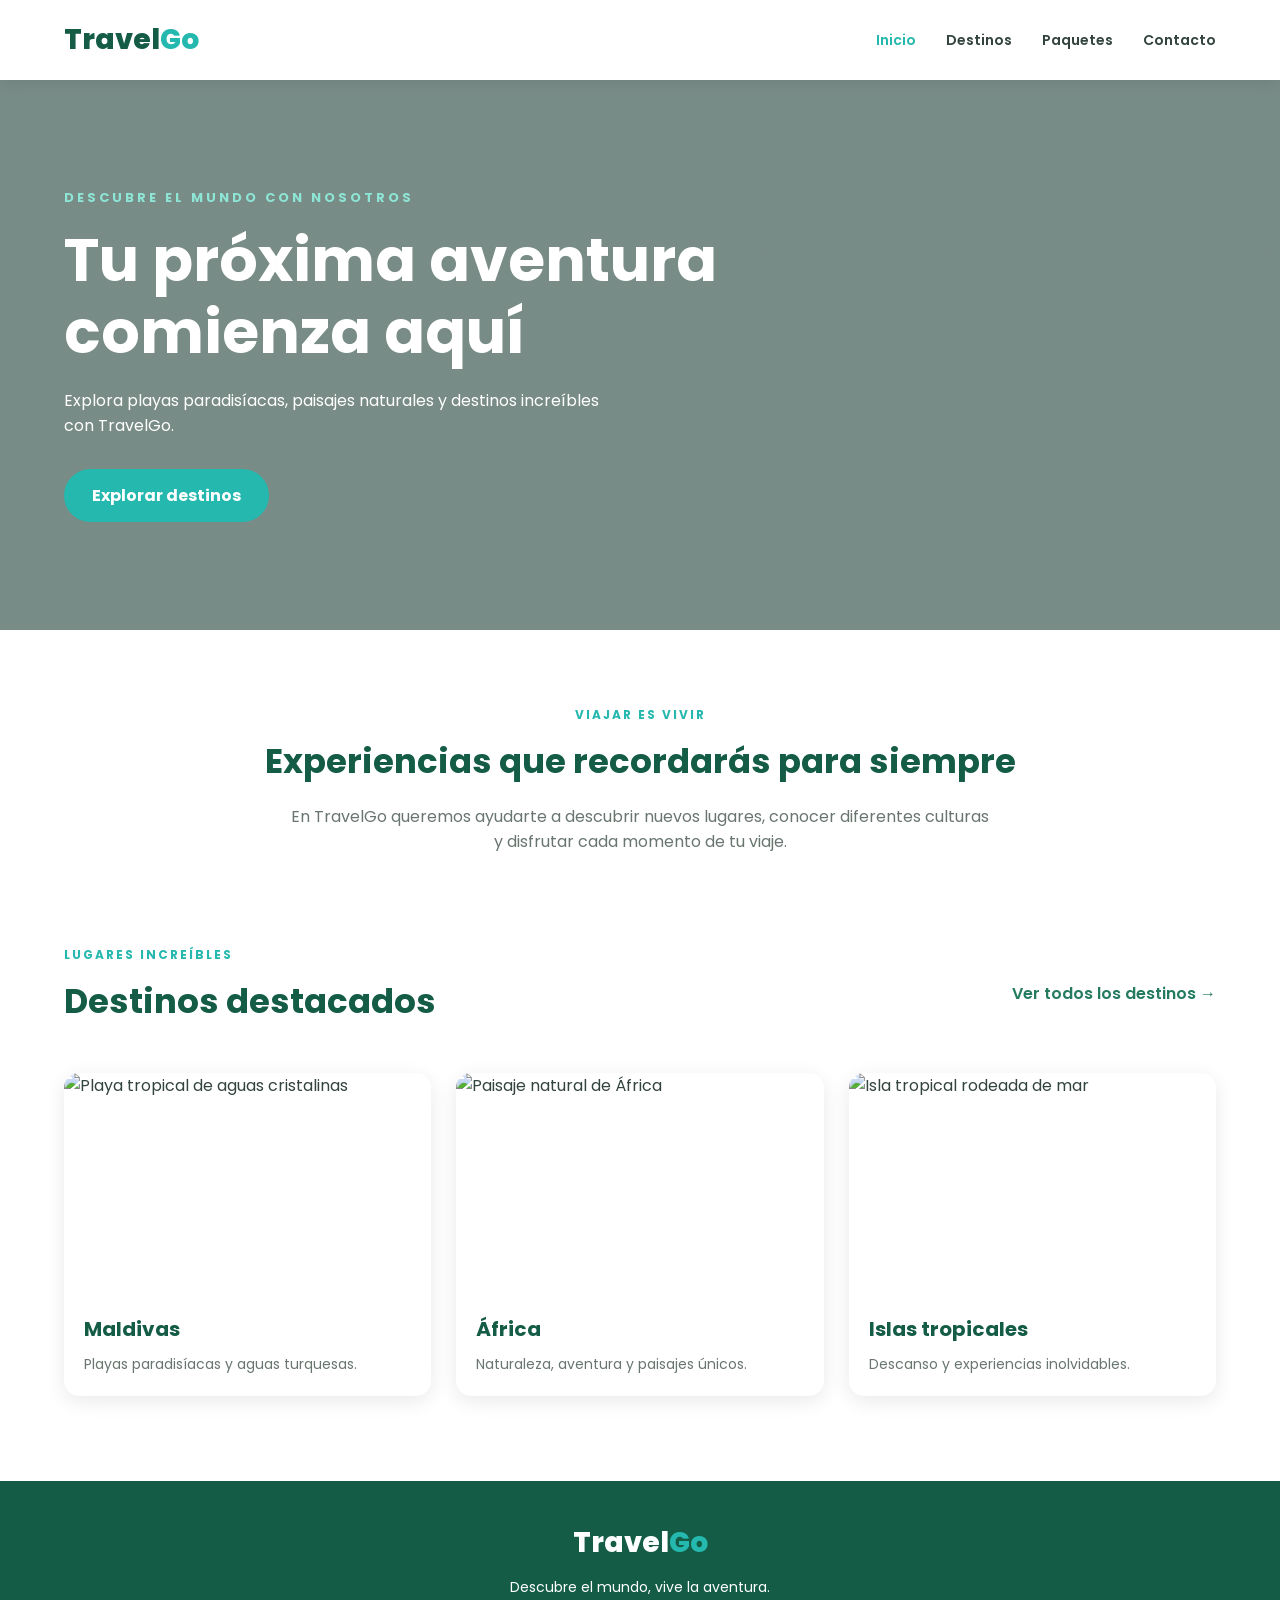
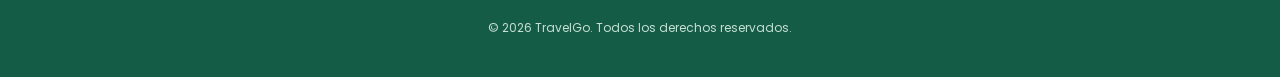
==== index.html @ 6e61f7da "Primer commit: estructura inicial de TravelGo" ====
<!DOCTYPE html>
<html lang="es">
<head>
    <meta charset="UTF-8">
    <meta name="viewport" content="width=device-width, initial-scale=1.0">
    <meta name="description" content="TravelGo, descubre destinos y experiencias inolvidables.">
    <title>TravelGo | Agencia de Viajes</title>
    <link rel="stylesheet" href="css/estilos.css">
    <script src="js/script.js" defer></script>
</head>
<body>

    <!-- ENCABEZADO -->
    <header class="header">
        <nav class="navbar container">
            <a href="index.html" class="logo">Travel<span>Go</span></a>

            <ul class="nav-links">
                <li><a href="index.html" class="active">Inicio</a></li>
                <li><a href="destinos.html">Destinos</a></li>
                <li><a href="paquetes.html">Paquetes</a></li>
                <li><a href="contacto.html">Contacto</a></li>
            </ul>
        </nav>
    </header>

    <main>

        <!-- PORTADA -->
        <section class="hero">
            <div class="hero-content container">
                <p class="hero-subtitle">DESCUBRE EL MUNDO CON NOSOTROS</p>

                <h1>Tu próxima aventura comienza aquí</h1>

                <p>
                    Explora playas paradisíacas, paisajes naturales
                    y destinos increíbles con TravelGo.
                </p>

                <a href="destinos.html" class="btn-primary">
                    Explorar destinos
                </a>
            </div>
        </section>

        <!-- INTRODUCCIÓN -->
        <section class="intro container">
            <p class="section-tag">VIAJAR ES VIVIR</p>

            <h2>Experiencias que recordarás para siempre</h2>

            <p>
                En TravelGo queremos ayudarte a descubrir nuevos
                lugares, conocer diferentes culturas y disfrutar
                cada momento de tu viaje.
            </p>
        </section>

        <!-- DESTINOS DESTACADOS -->
        <section class="featured container">

            <div class="section-heading">
                <div>
                    <p class="section-tag">LUGARES INCREÍBLES</p>
                    <h2>Destinos destacados</h2>
                </div>

                <a href="destinos.html" class="text-link">
                    Ver todos los destinos →
                </a>
            </div>

            <div class="cards-container">

                <article class="destination-card">
                    <img
                        src="https://images.unsplash.com/photo-1510414842594-a61c69b5ae57?w=700"
                        alt="Playa tropical de aguas cristalinas"
                    >
                    <div class="card-content">
                        <h3>Maldivas</h3>
                        <p>Playas paradisíacas y aguas turquesas.</p>
                    </div>
                </article>

                <article class="destination-card">
                    <img
                        src="https://images.unsplash.com/photo-1516026672322-bc52d61a55d5?w=700"
                        alt="Paisaje natural de África"
                    >
                    <div class="card-content">
                        <h3>África</h3>
                        <p>Naturaleza, aventura y paisajes únicos.</p>
                    </div>
                </article>

                <article class="destination-card">
                    <img
                        src="https://images.unsplash.com/photo-1518509562904-e7ef99cdcc86?w=700"
                        alt="Isla tropical rodeada de mar"
                    >
                    <div class="card-content">
                        <h3>Islas tropicales</h3>
                        <p>Descanso y experiencias inolvidables.</p>
                    </div>
                </article>

            </div>
        </section>

    </main>

    <!-- PIE DE PÁGINA -->
    <footer class="footer">
        <div class="container footer-content">
            <a href="index.html" class="logo footer-logo">
                Travel<span>Go</span>
            </a>

            <p>Descubre el mundo, vive la aventura.</p>

            <p class="copyright">
                &copy; 2026 TravelGo. Todos los derechos reservados.
            </p>
        </div>
    </footer>

</body>
</html>
---- css/estilos.css ----
/* =================================
   TRAVELGO - ESTILOS GENERALES
================================= */

@import url('https://fonts.googleapis.com/css2?family=Poppins:wght@400;500;600;700;800&display=swap');

:root {
    --verde: #145C46;
    --verde-claro: #247B60;
    --turquesa: #24B8AE;
    --arena: #F7F3E9;
    --blanco: #FFFFFF;
    --texto: #33443C;
}

* {
    margin: 0;
    padding: 0;
    box-sizing: border-box;
}

html {
    scroll-behavior: smooth;
}

body {
    font-family: 'Poppins', sans-serif;
    color: var(--texto);
    background-color: var(--blanco);
    line-height: 1.6;
}

img {
    max-width: 100%;
    display: block;
}

a {
    text-decoration: none;
}

.container {
    width: 90%;
    max-width: 1200px;
    margin: 0 auto;
}

/* =================================
   ENCABEZADO Y NAVEGACION
================================= */

.header {
    background-color: var(--blanco);
    box-shadow: 0 3px 15px rgba(0, 0, 0, 0.08);
    position: relative;
    z-index: 10;
}

.navbar {
    min-height: 80px;
    display: flex;
    justify-content: space-between;
    align-items: center;
    gap: 20px;
    flex-wrap: wrap;
    padding: 15px 0;
}

.logo {
    font-size: 28px;
    font-weight: 800;
    color: var(--verde);
}

.logo span {
    color: var(--turquesa);
}

.nav-links {
    display: flex;
    list-style: none;
    gap: 30px;
    flex-wrap: wrap;
}

.nav-links a {
    color: var(--texto);
    font-size: 14px;
    font-weight: 600;
    transition: color 0.3s;
}

.nav-links a:hover,
.nav-links a.active {
    color: var(--turquesa);
}

/* =================================
   PORTADA PRINCIPAL
================================= */

.hero {
    min-height: 550px;
    display: flex;
    align-items: center;
    background:
        linear-gradient(rgba(10, 45, 35, 0.55),
        rgba(10, 45, 35, 0.55)),
        url('https://images.unsplash.com/photo-1507525428034-b723cf961d3e?w=1800')
        center/cover no-repeat;
    color: var(--blanco);
}

.hero-content {
    padding-top: 80px;
    padding-bottom: 80px;
}

.hero-subtitle {
    color: #8DE5D5;
    font-weight: 700;
    letter-spacing: 3px;
    margin-bottom: 15px;
    font-size: 13px;
}

.hero h1 {
    font-size: clamp(35px, 5vw, 60px);
    line-height: 1.2;
    max-width: 750px;
    margin-bottom: 20px;
}

.hero-content > p:not(.hero-subtitle) {
    max-width: 550px;
    font-size: 16px;
    margin-bottom: 30px;
}

.btn-primary {
    display: inline-block;
    background-color: var(--turquesa);
    color: var(--blanco);
    padding: 14px 28px;
    border-radius: 30px;
    font-weight: 700;
    transition: 0.3s;
}

.btn-primary:hover {
    background-color: var(--verde-claro);
    transform: translateY(-3px);
}

/* =================================
   INTRODUCCION
================================= */

.intro {
    text-align: center;
    padding-top: 75px;
    padding-bottom: 65px;
}

.section-tag {
    color: var(--turquesa);
    font-weight: 700;
    font-size: 12px;
    letter-spacing: 2px;
    margin-bottom: 10px;
}

.intro h2,
.section-heading h2 {
    color: var(--verde);
    font-size: clamp(25px, 3vw, 34px);
    margin-bottom: 15px;
}

.intro > p:last-child {
    max-width: 700px;
    margin: 0 auto;
    color: #69766F;
}

/* =================================
   TARJETAS DE DESTINOS
================================= */

.featured {
    padding-top: 25px;
    padding-bottom: 85px;
}

.section-heading {
    display: flex;
    justify-content: space-between;
    align-items: center;
    gap: 20px;
    flex-wrap: wrap;
    margin-bottom: 30px;
}

.text-link {
    color: var(--verde-claro);
    font-weight: 600;
}

.cards-container {
    display: flex;
    flex-wrap: wrap;
    gap: 25px;
}

.destination-card {
    flex: 1 1 280px;
    min-width: 0;
    background-color: var(--blanco);
    border-radius: 15px;
    overflow: hidden;
    box-shadow: 0 5px 20px rgba(0, 0, 0, 0.09);
    transition: transform 0.3s;
}

.destination-card:hover {
    transform: translateY(-7px);
}

.destination-card img {
    width: 100%;
    height: 220px;
    object-fit: cover;
}

.card-content {
    padding: 20px;
}

.card-content h3 {
    color: var(--verde);
    font-size: 20px;
    margin-bottom: 8px;
}

.card-content p {
    color: #69766F;
    font-size: 14px;
}

/* =================================
   PIE DE PAGINA
================================= */

.footer {
    background-color: var(--verde);
    color: var(--blanco);
    padding: 40px 0;
    text-align: center;
}

.footer-logo {
    color: var(--blanco);
}

.footer-content > p {
    margin-top: 10px;
    font-size: 14px;
}

.copyright {
    color: #C5DED3;
    font-size: 12px !important;
    margin-top: 20px !important;
}

/* =================================
   RESPONSIVE - 991 PX
================================= */

@media (max-width: 991px) {

    .navbar {
        justify-content: center;
    }

    .nav-links {
        justify-content: center;
        gap: 20px;
    }

    .hero {
        min-height: 480px;
    }

    .destination-card {
        flex-basis: 260px;
    }
}

/* =================================
   RESPONSIVE - 701 PX
================================= */

@media (max-width: 701px) {

    .navbar {
        flex-direction: column;
        gap: 10px;
    }

    .nav-links {
        gap: 15px;
    }

    .hero {
        min-height: 430px;
        text-align: center;
    }

    .hero-content > p:not(.hero-subtitle) {
        margin-left: auto;
        margin-right: auto;
    }

    .section-heading {
        flex-direction: column;
        align-items: flex-start;
    }

    .destination-card {
        flex-basis: 100%;
    }
}

/* =================================
   RESPONSIVE - 501 PX
================================= */

@media (max-width: 501px) {

    .container {
        width: 92%;
    }

    .logo {
        font-size: 25px;
    }

    .nav-links {
        gap: 10px 15px;
    }

    .nav-links a {
        font-size: 12px;
    }

    .hero {
        min-height: 400px;
    }

    .hero h1 {
        font-size: 34px;
    }

    .hero-content > p:not(.hero-subtitle) {
        font-size: 14px;
    }

    .intro {
        padding-top: 50px;
        padding-bottom: 45px;
    }

    .featured {
        padding-bottom: 55px;
    }

    .destination-card img {
        height: 190px;
    }
}

/* =================================
   BANNER DE PAGINAS SECUNDARIAS
================================= */

.page-banner {
    background: linear-gradient(120deg, #145C46, #24B8AE);
    color: white;
    padding: 75px 0;
    text-align: center;
}

.page-banner h1 {
    font-size: clamp(30px, 5vw, 45px);
    margin-bottom: 12px;
}

.page-banner p:last-child {
    font-size: 15px;
}

/* =================================
   PRECIOS DE PAQUETES
================================= */

.price {
    color: var(--turquesa) !important;
    font-size: 18px !important;
    font-weight: 700;
    margin-top: 12px;
}

/* =================================
   PREGUNTAS FRECUENTES
================================= */

.faq-section {
    background-color: var(--arena);
    padding: 65px 0;
}

.accordion {
    max-width: 850px;
    margin: 0 auto;
}

.accordion-item {
    background-color: white;
    margin-bottom: 15px;
    border-radius: 10px;
    padding: 20px;
    box-shadow: 0 3px 12px rgba(0,0,0,0.05);
}

.accordion-item summary {
    color: var(--verde);
    font-weight: 600;
    cursor: pointer;
}

.accordion-item p {
    color: #69766F;
    font-size: 14px;
    margin-top: 15px;
}

/* =================================
   PAGINA DE CONTACTO
================================= */

.contact-section {
    display: flex;
    flex-wrap: wrap;
    gap: 45px;
    padding-top: 70px;
    padding-bottom: 70px;
}

.contact-info {
    flex: 1 1 280px;
}

.contact-info h2 {
    color: var(--verde);
    font-size: 30px;
    margin-bottom: 15px;
}

.contact-info > p {
    color: #69766F;
    margin-bottom: 25px;
}

.contact-detail {
    margin-bottom: 20px;
}

.contact-detail h3 {
    color: var(--verde);
    font-size: 16px;
}

.contact-detail p {
    color: #69766F;
}

.contact-form {
    flex: 1 1 350px;
    background-color: var(--arena);
    padding: 30px;
    border-radius: 15px;
}

.contact-form h2 {
    color: var(--verde);
    margin-bottom: 20px;
}

.contact-form label {
    display: block;
    margin: 12px 0 6px;
    font-weight: 600;
    font-size: 14px;
}

.contact-form input,
.contact-form select,
.contact-form textarea {
    width: 100%;
    padding: 12px;
    border: 1px solid #D6DED7;
    border-radius: 7px;
    font-family: inherit;
    font-size: 14px;
}

.contact-form textarea {
    resize: vertical;
}

.contact-form button {
    border: none;
    cursor: pointer;
    margin-top: 18px;
}

#formMessage {
    margin-top: 12px;
    color: var(--verde);
    font-size: 14px;
}

/* =================================
   RESPONSIVE CONTACTO
================================= */

@media (max-width: 701px) {
    .contact-section {
        gap: 30px;
        padding-top: 45px;
        padding-bottom: 45px;
    }

    .contact-form {
        padding: 22px;
    }

    .page-banner {
        padding: 55px 0;
    }
}

@media (max-width: 501px) {
    .contact-info h2 {
        font-size: 25px;
    }

    .contact-form {
        padding: 18px;
    }
}
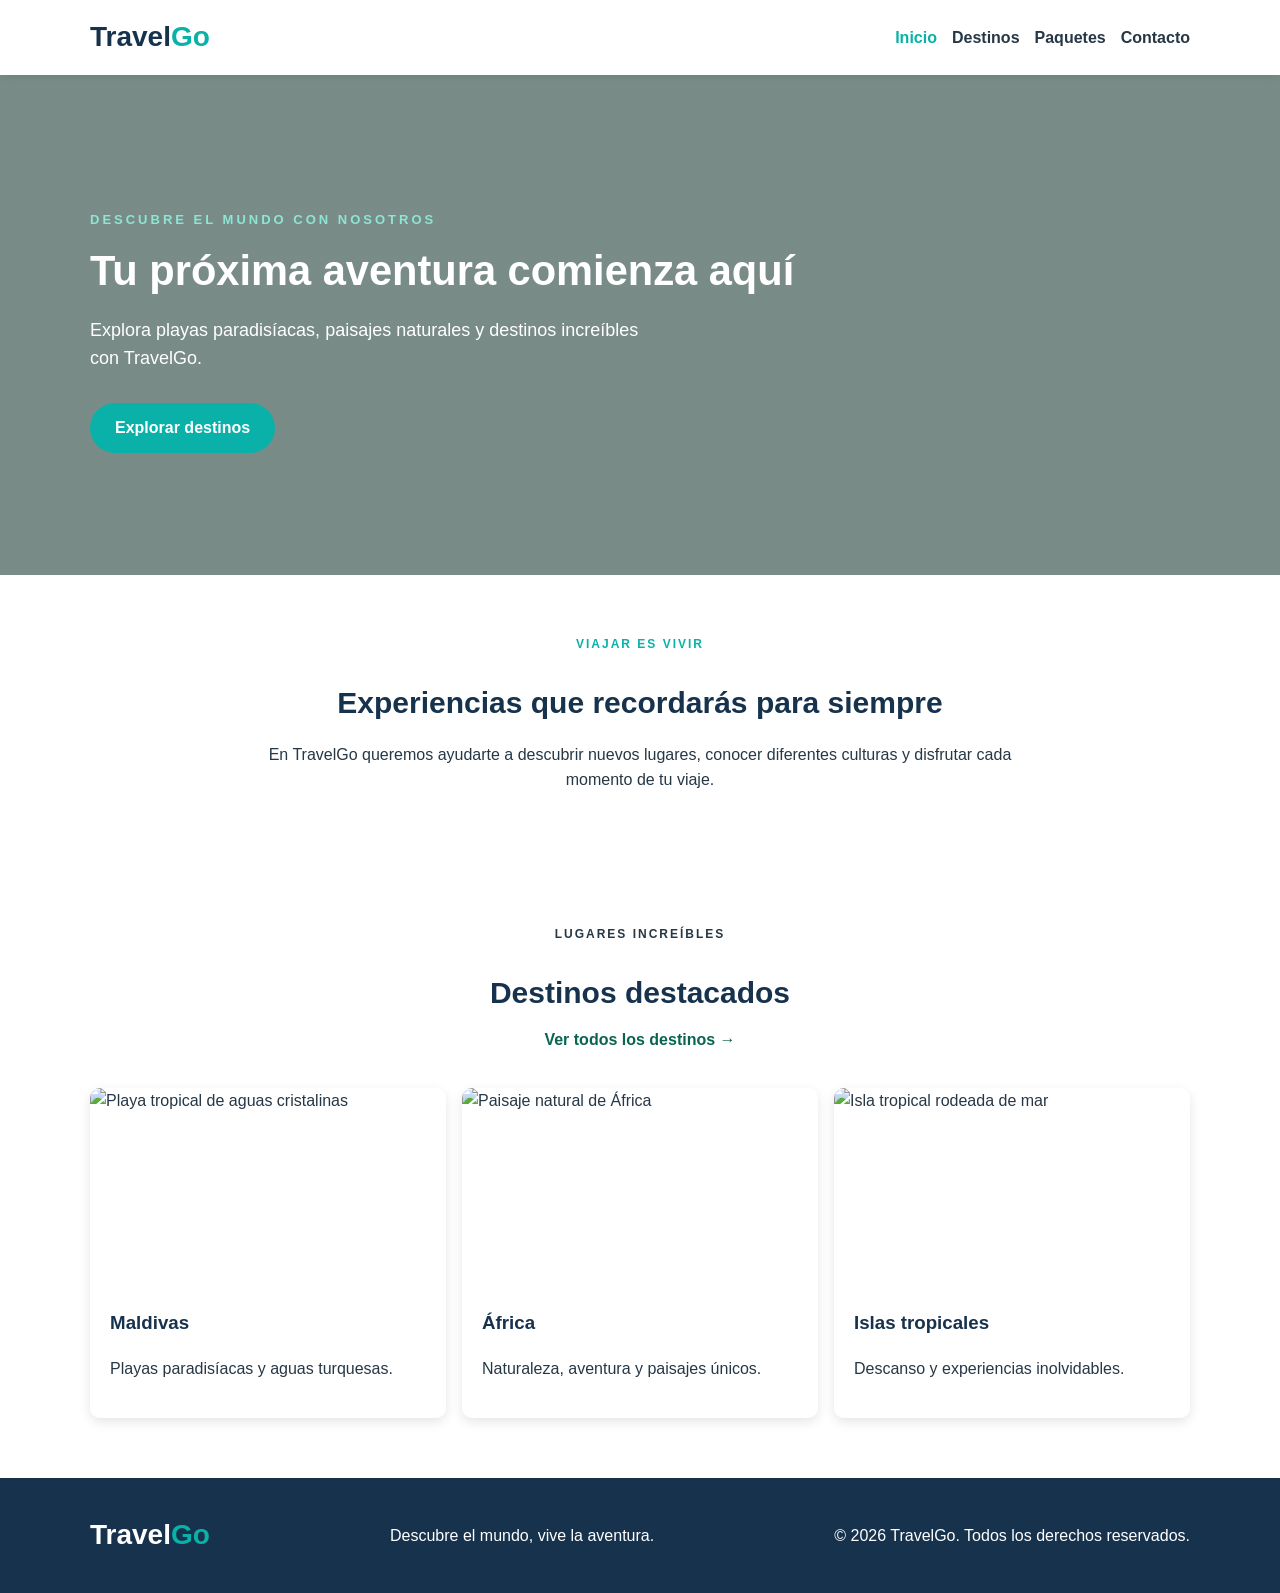
==== commit 65fc3b82: "Agregar documentación del proyecto TravelGo" ====
--- a/index.html
+++ b/index.html
@@ -1,36 +1,80 @@
 
 <!DOCTYPE html>
 <html lang="es">
+
 <head>
     <meta charset="UTF-8">
     <meta name="viewport" content="width=device-width, initial-scale=1.0">
+
     <meta name="description" content="TravelGo, descubre destinos y experiencias inolvidables.">
+
     <title>TravelGo | Agencia de Viajes</title>
+
     <link rel="stylesheet" href="css/estilos.css">
+
     <script src="js/script.js" defer></script>
 </head>
+
 <body>
 
     <!-- ENCABEZADO -->
+
     <header class="header">
+
         <nav class="navbar container">
-            <a href="index.html" class="logo">Travel<span>Go</span></a>
+
+            <!-- LOGO -->
+
+            <a href="index.html" class="logo">
+                Travel<span>Go</span>
+            </a>
+
+            <!-- BOTÓN HAMBURGUESA -->
+
+            <button class="hamburguesa" id="btnMenu" aria-label="Abrir menú" aria-expanded="false">
+                <span></span>
+                <span></span>
+                <span></span>
+            </button>
+
+            <!-- MENÚ DE NAVEGACIÓN -->
 
             <ul class="nav-links">
-                <li><a href="index.html" class="active">Inicio</a></li>
-                <li><a href="destinos.html">Destinos</a></li>
-                <li><a href="paquetes.html">Paquetes</a></li>
-                <li><a href="contacto.html">Contacto</a></li>
+
+                <li>
+                    <a href="index.html" class="active">Inicio</a>
+                </li>
+
+                <li>
+                    <a href="destinos.html">Destinos</a>
+                </li>
+
+                <li>
+                    <a href="paquetes.html">Paquetes</a>
+                </li>
+
+                <li>
+                    <a href="contacto.html">Contacto</a>
+                </li>
+
             </ul>
+
         </nav>
+
     </header>
 
+
     <main>
 
         <!-- PORTADA -->
+
         <section class="hero">
+
             <div class="hero-content container">
-                <p class="hero-subtitle">DESCUBRE EL MUNDO CON NOSOTROS</p>
+
+                <p class="hero-subtitle">
+                    DESCUBRE EL MUNDO CON NOSOTROS
+                </p>
 
                 <h1>Tu próxima aventura comienza aquí</h1>
 
@@ -42,11 +86,16 @@
                 <a href="destinos.html" class="btn-primary">
                     Explorar destinos
                 </a>
+
             </div>
+
         </section>
 
+
         <!-- INTRODUCCIÓN -->
+
         <section class="intro container">
+
             <p class="section-tag">VIAJAR ES VIVIR</p>
 
             <h2>Experiencias que recordarás para siempre</h2>
@@ -56,76 +105,128 @@
                 lugares, conocer diferentes culturas y disfrutar
                 cada momento de tu viaje.
             </p>
+
         </section>
 
+
         <!-- DESTINOS DESTACADOS -->
+
         <section class="featured container">
 
             <div class="section-heading">
+
                 <div>
+
                     <p class="section-tag">LUGARES INCREÍBLES</p>
+
                     <h2>Destinos destacados</h2>
+
                 </div>
 
                 <a href="destinos.html" class="text-link">
                     Ver todos los destinos →
                 </a>
+
             </div>
 
+
             <div class="cards-container">
 
+                <!-- TARJETA 1 -->
+
                 <article class="destination-card">
+
                     <img
                         src="https://images.unsplash.com/photo-1510414842594-a61c69b5ae57?w=700"
                         alt="Playa tropical de aguas cristalinas"
                     >
+
                     <div class="card-content">
+
                         <h3>Maldivas</h3>
-                        <p>Playas paradisíacas y aguas turquesas.</p>
+
+                        <p>
+                            Playas paradisíacas y aguas turquesas.
+                        </p>
+
                     </div>
+
                 </article>
 
+
+                <!-- TARJETA 2 -->
+
                 <article class="destination-card">
+
                     <img
                         src="https://images.unsplash.com/photo-1516026672322-bc52d61a55d5?w=700"
                         alt="Paisaje natural de África"
                     >
+
                     <div class="card-content">
+
                         <h3>África</h3>
-                        <p>Naturaleza, aventura y paisajes únicos.</p>
+
+                        <p>
+                            Naturaleza, aventura y paisajes únicos.
+                        </p>
+
                     </div>
+
                 </article>
 
+
+                <!-- TARJETA 3 -->
+
                 <article class="destination-card">
+
                     <img
                         src="https://images.unsplash.com/photo-1518509562904-e7ef99cdcc86?w=700"
                         alt="Isla tropical rodeada de mar"
                     >
+
                     <div class="card-content">
+
                         <h3>Islas tropicales</h3>
-                        <p>Descanso y experiencias inolvidables.</p>
+
+                        <p>
+                            Descanso y experiencias inolvidables.
+                        </p>
+
                     </div>
+
                 </article>
 
             </div>
+
         </section>
 
     </main>
 
+
     <!-- PIE DE PÁGINA -->
+
     <footer class="footer">
+
         <div class="container footer-content">
+
             <a href="index.html" class="logo footer-logo">
                 Travel<span>Go</span>
             </a>
 
-            <p>Descubre el mundo, vive la aventura.</p>
+            <p>
+                Descubre el mundo, vive la aventura.
+            </p>
 
             <p class="copyright">
                 &copy; 2026 TravelGo. Todos los derechos reservados.
             </p>
+
         </div>
+
     </footer>
 
 </body>
+
 </html>
+
--- a/css/estilos.css
+++ b/css/estilos.css
@@ -1,236 +1,346 @@
 
-/* =================================
+/* =========================================
    TRAVELGO - ESTILOS GENERALES
-================================= */
-
-@import url('https://fonts.googleapis.com/css2?family=Poppins:wght@400;500;600;700;800&display=swap');
+========================================= */
+
+
+/* RESET DE ESTILOS */
+
+* {
+    box-sizing: border-box;
+}
+
+
+/* =========================================
+   VARIABLES CSS
+========================================= */
 
 :root {
-    --verde: #145C46;
-    --verde-claro: #247B60;
-    --turquesa: #24B8AE;
-    --arena: #F7F3E9;
-    --blanco: #FFFFFF;
-    --texto: #33443C;
-}
-
-* {
+    --color-principal: #0AB1A8;
+    --color-secundario: #17324D;
+    --color-terciario: #0B6451;
+
+    --color-fondo: #F7F9FC;
+    --color-blanco: #FFFFFF;
+    --color-texto: #263746;
+    --color-texto-claro: #DCE5EB;
+
+    --ancho-max: 1140px;
+}
+
+
+/* =========================================
+   ESTILOS GENERALES
+========================================= */
+
+body {
     margin: 0;
-    padding: 0;
-    box-sizing: border-box;
-}
-
-html {
-    scroll-behavior: smooth;
-}
-
-body {
-    font-family: 'Poppins', sans-serif;
-    color: var(--texto);
-    background-color: var(--blanco);
+    font-family: Arial, Helvetica, sans-serif;
+    color: var(--color-texto);
+    background-color: var(--color-blanco);
     line-height: 1.6;
 }
 
 img {
     max-width: 100%;
+    height: auto;
     display: block;
 }
 
 a {
     text-decoration: none;
+    color: inherit;
 }
 
 .container {
-    width: 90%;
-    max-width: 1200px;
+    width: 100%;
+    max-width: var(--ancho-max);
     margin: 0 auto;
-}
-
-/* =================================
-   ENCABEZADO Y NAVEGACION
-================================= */
+    padding: 0 20px;
+}
+
+
+/* =========================================
+   ENCABEZADO
+========================================= */
 
 .header {
-    background-color: var(--blanco);
-    box-shadow: 0 3px 15px rgba(0, 0, 0, 0.08);
+    width: 100%;
+    background-color: var(--color-blanco);
+    box-shadow: 0 2px 8px rgba(0, 0, 0, 0.08);
     position: relative;
-    z-index: 10;
+    z-index: 100;
 }
 
 .navbar {
-    min-height: 80px;
     display: flex;
     justify-content: space-between;
     align-items: center;
-    gap: 20px;
     flex-wrap: wrap;
-    padding: 15px 0;
-}
+    padding: 15px 20px;
+}
+
+
+/* LOGO */
 
 .logo {
     font-size: 28px;
-    font-weight: 800;
-    color: var(--verde);
+    font-weight: bold;
+    color: var(--color-secundario);
 }
 
 .logo span {
-    color: var(--turquesa);
-}
+    color: var(--color-principal);
+}
+
+
+/* =========================================
+   MENÚ DE NAVEGACIÓN
+========================================= */
+
+/* BASE: CELULAR */
 
 .nav-links {
-    display: flex;
+    display: none;
+    width: 100%;
+    flex-direction: column;
+    gap: 15px;
     list-style: none;
-    gap: 30px;
-    flex-wrap: wrap;
+    margin: 0;
+    padding: 1rem 0;
 }
 
 .nav-links a {
-    color: var(--texto);
-    font-size: 14px;
-    font-weight: 600;
+    color: var(--color-texto);
+    font-weight: bold;
     transition: color 0.3s;
 }
 
 .nav-links a:hover,
 .nav-links a.active {
-    color: var(--turquesa);
-}
-
-/* =================================
+    color: var(--color-principal);
+}
+
+
+/* MENÚ ABIERTO */
+
+.nav-links.abierto {
+    display: flex;
+    flex-direction: column;
+    padding-top: 1rem;
+}
+
+
+/* =========================================
+   BOTÓN HAMBURGUESA
+========================================= */
+
+.hamburguesa {
+    display: flex;
+    flex-direction: column;
+    gap: 5px;
+    background: none;
+    border: none;
+    cursor: pointer;
+    padding: 8px;
+}
+
+.hamburguesa span {
+    width: 27px;
+    height: 3px;
+    background-color: var(--color-secundario);
+    border-radius: 3px;
+    transition: 0.3s;
+}
+
+
+/* ANIMACIÓN DEL MENÚ HAMBURGUESA */
+
+.hamburguesa.activo span:nth-child(1) {
+    transform: translateY(8px) rotate(45deg);
+}
+
+.hamburguesa.activo span:nth-child(2) {
+    opacity: 0;
+}
+
+.hamburguesa.activo span:nth-child(3) {
+    transform: translateY(-8px) rotate(-45deg);
+}
+
+
+/* =========================================
    PORTADA PRINCIPAL
-================================= */
+========================================= */
 
 .hero {
-    min-height: 550px;
+    min-height: 500px;
     display: flex;
     align-items: center;
+
     background:
-        linear-gradient(rgba(10, 45, 35, 0.55),
-        rgba(10, 45, 35, 0.55)),
+        linear-gradient(
+            rgba(10, 45, 35, 0.55),
+            rgba(10, 45, 35, 0.55)
+        ),
         url('https://images.unsplash.com/photo-1507525428034-b723cf961d3e?w=1800')
-        center/cover no-repeat;
-    color: var(--blanco);
+        center / cover no-repeat;
+
+    color: var(--color-blanco);
 }
 
 .hero-content {
-    padding-top: 80px;
-    padding-bottom: 80px;
-}
-
-.hero-subtitle {
+    padding-top: 70px;
+    padding-bottom: 70px;
+}
+
+.hero .hero-subtitle {
     color: #8DE5D5;
-    font-weight: 700;
+    font-weight: bold;
+    text-transform: uppercase;
     letter-spacing: 3px;
+    font-size: 13px;
     margin-bottom: 15px;
-    font-size: 13px;
 }
 
 .hero h1 {
-    font-size: clamp(35px, 5vw, 60px);
+    font-size: 42px;
     line-height: 1.2;
+    margin: 10px 0 20px;
     max-width: 750px;
-    margin-bottom: 20px;
 }
 
 .hero-content > p:not(.hero-subtitle) {
+    font-size: 18px;
     max-width: 550px;
-    font-size: 16px;
     margin-bottom: 30px;
 }
 
+
+/* =========================================
+   BOTONES
+========================================= */
+
+.boton,
 .btn-primary {
     display: inline-block;
-    background-color: var(--turquesa);
-    color: var(--blanco);
-    padding: 14px 28px;
+    background-color: var(--color-principal);
+    color: var(--color-blanco);
+    padding: 12px 25px;
     border-radius: 30px;
-    font-weight: 700;
+    font-weight: bold;
     transition: 0.3s;
-}
-
+    border: none;
+    cursor: pointer;
+}
+
+.boton:hover,
 .btn-primary:hover {
-    background-color: var(--verde-claro);
-    transform: translateY(-3px);
-}
-
-/* =================================
-   INTRODUCCION
-================================= */
+    background-color: var(--color-terciario);
+    transform: translateY(-2px);
+}
+
+
+/* =========================================
+   INTRODUCCIÓN
+========================================= */
 
 .intro {
     text-align: center;
-    padding-top: 75px;
-    padding-bottom: 65px;
-}
+    padding-top: 60px;
+    padding-bottom: 60px;
+}
+
+.intro h2 {
+    color: var(--color-secundario);
+    font-size: 30px;
+    margin-bottom: 15px;
+}
+
+.intro p {
+    max-width: 750px;
+    margin: 0 auto;
+}
+
+
+/* ETIQUETAS DE SECCIÓN */
 
 .section-tag {
-    color: var(--turquesa);
-    font-weight: 700;
+    color: var(--color-principal);
+    font-weight: bold;
     font-size: 12px;
     letter-spacing: 2px;
     margin-bottom: 10px;
 }
 
-.intro h2,
+
+/* =========================================
+   TÍTULOS DE SECCIONES
+========================================= */
+
+.section-heading {
+    text-align: center;
+    margin-bottom: 35px;
+}
+
 .section-heading h2 {
-    color: var(--verde);
-    font-size: clamp(25px, 3vw, 34px);
-    margin-bottom: 15px;
-}
-
-.intro > p:last-child {
-    max-width: 700px;
-    margin: 0 auto;
-    color: #69766F;
-}
-
-/* =================================
-   TARJETAS DE DESTINOS
-================================= */
+    color: var(--color-secundario);
+    font-size: 30px;
+    margin-bottom: 10px;
+}
+
+.section-heading p {
+    color: var(--color-texto);
+}
+
+.text-link {
+    color: var(--color-terciario);
+    font-weight: bold;
+}
+
+
+/* =========================================
+   TARJETAS
+========================================= */
 
 .featured {
-    padding-top: 25px;
-    padding-bottom: 85px;
-}
-
-.section-heading {
-    display: flex;
-    justify-content: space-between;
-    align-items: center;
-    gap: 20px;
-    flex-wrap: wrap;
-    margin-bottom: 30px;
-}
-
-.text-link {
-    color: var(--verde-claro);
-    font-weight: 600;
-}
-
+    padding-top: 60px;
+    padding-bottom: 60px;
+}
+
+.cards,
 .cards-container {
     display: flex;
     flex-wrap: wrap;
-    gap: 25px;
-}
-
+    justify-content: center;
+    gap: 1rem;
+}
+
+.tarjeta,
 .destination-card {
-    flex: 1 1 280px;
-    min-width: 0;
-    background-color: var(--blanco);
-    border-radius: 15px;
+    width: 100%;
+    height: auto;
+    background-color: var(--color-blanco);
+    border-radius: 10px;
     overflow: hidden;
-    box-shadow: 0 5px 20px rgba(0, 0, 0, 0.09);
+    box-shadow: 0 4px 12px rgba(0, 0, 0, 0.10);
     transition: transform 0.3s;
 }
 
+.tarjeta:hover,
 .destination-card:hover {
-    transform: translateY(-7px);
-}
-
+    transform: translateY(-5px);
+}
+
+
+/* IMÁGENES DE LAS TARJETAS */
+
+.cards img,
+.tarjeta img,
 .destination-card img {
     width: 100%;
-    height: 220px;
-    object-fit: cover;
+    height: 200px;
+    object-fit: contain;
 }
 
 .card-content {
@@ -238,271 +348,141 @@
 }
 
 .card-content h3 {
-    color: var(--verde);
-    font-size: 20px;
-    margin-bottom: 8px;
+    color: var(--color-secundario);
+    margin-top: 0;
 }
 
 .card-content p {
-    color: #69766F;
-    font-size: 14px;
-}
-
-/* =================================
-   PIE DE PAGINA
-================================= */
-
-.footer {
-    background-color: var(--verde);
-    color: var(--blanco);
-    padding: 40px 0;
+    color: var(--color-texto);
+}
+
+
+/* =========================================
+   BANNER DE PÁGINAS SECUNDARIAS
+========================================= */
+
+.page-banner {
+    background-color: var(--color-secundario);
+    color: var(--color-blanco);
     text-align: center;
-}
-
-.footer-logo {
-    color: var(--blanco);
-}
-
-.footer-content > p {
-    margin-top: 10px;
-    font-size: 14px;
-}
-
-.copyright {
-    color: #C5DED3;
-    font-size: 12px !important;
-    margin-top: 20px !important;
-}
-
-/* =================================
-   RESPONSIVE - 991 PX
-================================= */
-
-@media (max-width: 991px) {
-
-    .navbar {
-        justify-content: center;
-    }
-
-    .nav-links {
-        justify-content: center;
-        gap: 20px;
-    }
-
-    .hero {
-        min-height: 480px;
-    }
-
-    .destination-card {
-        flex-basis: 260px;
-    }
-}
-
-/* =================================
-   RESPONSIVE - 701 PX
-================================= */
-
-@media (max-width: 701px) {
-
-    .navbar {
-        flex-direction: column;
-        gap: 10px;
-    }
-
-    .nav-links {
-        gap: 15px;
-    }
-
-    .hero {
-        min-height: 430px;
-        text-align: center;
-    }
-
-    .hero-content > p:not(.hero-subtitle) {
-        margin-left: auto;
-        margin-right: auto;
-    }
-
-    .section-heading {
-        flex-direction: column;
-        align-items: flex-start;
-    }
-
-    .destination-card {
-        flex-basis: 100%;
-    }
-}
-
-/* =================================
-   RESPONSIVE - 501 PX
-================================= */
-
-@media (max-width: 501px) {
-
-    .container {
-        width: 92%;
-    }
-
-    .logo {
-        font-size: 25px;
-    }
-
-    .nav-links {
-        gap: 10px 15px;
-    }
-
-    .nav-links a {
-        font-size: 12px;
-    }
-
-    .hero {
-        min-height: 400px;
-    }
-
-    .hero h1 {
-        font-size: 34px;
-    }
-
-    .hero-content > p:not(.hero-subtitle) {
-        font-size: 14px;
-    }
-
-    .intro {
-        padding-top: 50px;
-        padding-bottom: 45px;
-    }
-
-    .featured {
-        padding-bottom: 55px;
-    }
-
-    .destination-card img {
-        height: 190px;
-    }
-}
-
-/* =================================
-   BANNER DE PAGINAS SECUNDARIAS
-================================= */
-
-.page-banner {
-    background: linear-gradient(120deg, #145C46, #24B8AE);
-    color: white;
-    padding: 75px 0;
+    padding: 60px 20px;
+}
+
+.page-banner h1 {
+    font-size: 35px;
+    margin: 0 0 10px;
+}
+
+.page-banner p {
+    margin: 0;
+}
+
+
+/* =========================================
+   PRECIOS DE PAQUETES
+========================================= */
+
+.price {
+    color: var(--color-terciario);
+    font-size: 22px;
+    font-weight: bold;
+    margin-top: 15px;
+}
+
+
+/* =========================================
+   ACORDEÓN
+========================================= */
+
+.faq-section {
+    padding: 60px 20px;
+    max-width: var(--ancho-max);
+    margin: 0 auto;
+}
+
+.faq-section h2 {
     text-align: center;
-}
-
-.page-banner h1 {
-    font-size: clamp(30px, 5vw, 45px);
-    margin-bottom: 12px;
-}
-
-.page-banner p:last-child {
-    font-size: 15px;
-}
-
-/* =================================
-   PRECIOS DE PAQUETES
-================================= */
-
-.price {
-    color: var(--turquesa) !important;
-    font-size: 18px !important;
-    font-weight: 700;
-    margin-top: 12px;
-}
-
-/* =================================
-   PREGUNTAS FRECUENTES
-================================= */
-
-.faq-section {
-    background-color: var(--arena);
-    padding: 65px 0;
+    color: var(--color-secundario);
+    margin-bottom: 30px;
 }
 
 .accordion {
-    max-width: 850px;
-    margin: 0 auto;
+    width: 100%;
 }
 
 .accordion-item {
-    background-color: white;
-    margin-bottom: 15px;
-    border-radius: 10px;
-    padding: 20px;
-    box-shadow: 0 3px 12px rgba(0,0,0,0.05);
-}
-
+    border-bottom: 1px solid var(--color-texto-claro);
+    margin-bottom: 10px;
+}
+
+.accordion .titulo,
 .accordion-item summary {
-    color: var(--verde);
-    font-weight: 600;
+    padding: 15px;
+    background-color: var(--color-fondo);
+    color: var(--color-secundario);
+    font-weight: bold;
     cursor: pointer;
 }
 
+.accordion .contenido,
 .accordion-item p {
-    color: #69766F;
-    font-size: 14px;
-    margin-top: 15px;
-}
-
-/* =================================
-   PAGINA DE CONTACTO
-================================= */
+    padding: 15px;
+    margin: 0;
+    background-color: var(--color-blanco);
+}
+
+
+/* ACORDEÓN SEGÚN LA ESTRUCTURA DEL PROFESOR */
+
+.accordion .contenido {
+    display: none;
+    padding: 0 1rem;
+}
+
+.accordion .item.activo .contenido {
+    display: block;
+}
+
+
+/* =========================================
+   CONTACTO
+========================================= */
 
 .contact-section {
     display: flex;
     flex-wrap: wrap;
-    gap: 45px;
-    padding-top: 70px;
-    padding-bottom: 70px;
-}
-
-.contact-info {
-    flex: 1 1 280px;
-}
-
-.contact-info h2 {
-    color: var(--verde);
-    font-size: 30px;
+    gap: 35px;
+    padding-top: 60px;
+    padding-bottom: 60px;
+}
+
+.contact-info,
+.contact-form {
+    width: 100%;
+}
+
+.contact-info h2,
+.contact-form h2 {
+    color: var(--color-secundario);
+}
+
+.contact-info p {
     margin-bottom: 15px;
 }
 
-.contact-info > p {
-    color: #69766F;
-    margin-bottom: 25px;
-}
-
-.contact-detail {
-    margin-bottom: 20px;
-}
-
-.contact-detail h3 {
-    color: var(--verde);
-    font-size: 16px;
-}
-
-.contact-detail p {
-    color: #69766F;
-}
+
+/* FORMULARIO */
 
 .contact-form {
-    flex: 1 1 350px;
-    background-color: var(--arena);
-    padding: 30px;
-    border-radius: 15px;
-}
-
-.contact-form h2 {
-    color: var(--verde);
-    margin-bottom: 20px;
+    background-color: var(--color-fondo);
+    padding: 25px;
+    border-radius: 10px;
 }
 
 .contact-form label {
     display: block;
-    margin: 12px 0 6px;
-    font-weight: 600;
-    font-size: 14px;
+    font-weight: bold;
+    margin-bottom: 5px;
 }
 
 .contact-form input,
@@ -510,54 +490,194 @@
 .contact-form textarea {
     width: 100%;
     padding: 12px;
-    border: 1px solid #D6DED7;
-    border-radius: 7px;
-    font-family: inherit;
-    font-size: 14px;
+    margin-bottom: 18px;
+    border: 1px solid #cccccc;
+    border-radius: 5px;
+    font-family: Arial, Helvetica, sans-serif;
+    font-size: 15px;
 }
 
 .contact-form textarea {
+    min-height: 120px;
     resize: vertical;
 }
 
-.contact-form button {
-    border: none;
-    cursor: pointer;
-    margin-top: 18px;
+.contact-form input:focus,
+.contact-form select:focus,
+.contact-form textarea:focus {
+    outline: 2px solid var(--color-principal);
+    border-color: var(--color-principal);
 }
 
 #formMessage {
-    margin-top: 12px;
-    color: var(--verde);
-    font-size: 14px;
-}
-
-/* =================================
-   RESPONSIVE CONTACTO
-================================= */
-
-@media (max-width: 701px) {
-    .contact-section {
-        gap: 30px;
-        padding-top: 45px;
-        padding-bottom: 45px;
-    }
-
+    color: var(--color-terciario);
+    font-weight: bold;
+    margin-top: 15px;
+}
+
+
+/* =========================================
+   PIE DE PÁGINA
+========================================= */
+
+.footer {
+    background-color: var(--color-secundario);
+    color: var(--color-blanco);
+    padding: 35px 20px;
+}
+
+.footer-content {
+    display: flex;
+    flex-direction: column;
+    gap: 15px;
+    text-align: center;
+    align-items: center;
+}
+
+.footer .logo {
+    color: var(--color-blanco);
+}
+
+.footer .logo span {
+    color: var(--color-principal);
+}
+
+.footer p {
+    margin: 5px 0;
+}
+
+.footer a:hover {
+    color: var(--color-principal);
+}
+
+
+/* =========================================
+   TABLET - 501 PX
+========================================= */
+
+@media (min-width: 501px) {
+
+    .tarjeta,
+    .destination-card {
+        width: 45%;
+    }
+
+    .hero h1 {
+        font-size: 2.1rem;
+    }
+
+}
+
+
+/* =========================================
+   TABLET - 701 PX
+========================================= */
+
+@media (min-width: 701px) {
+
+    .contact-info,
     .contact-form {
-        padding: 22px;
-    }
-
-    .page-banner {
-        padding: 55px 0;
-    }
-}
-
-@media (max-width: 501px) {
-    .contact-info h2 {
+        width: calc(50% - 18px);
+    }
+
+    .footer-content {
+        flex-direction: row;
+        justify-content: space-between;
+        align-items: center;
+        text-align: left;
+    }
+
+}
+
+
+/* =========================================
+   COMPUTADORA - 991 PX
+========================================= */
+
+@media (min-width: 991px) {
+
+    /* MENÚ NORMAL EN PANTALLA GRANDE */
+
+    .nav-links {
+        display: flex;
+        flex-direction: row;
+        width: auto;
+        padding: 0;
+    }
+
+    .hamburguesa {
+        display: none;
+    }
+
+    .nav-links.abierto {
+        flex-direction: row;
+        padding-top: 0;
+    }
+
+
+    /* TARJETAS */
+
+    .tarjeta,
+    .destination-card {
+        width: calc(33.333% - 0.67rem);
+    }
+
+
+    /* PORTADA */
+
+    .hero h1 {
+        font-size: 2.6rem;
+    }
+
+}
+
+
+/* =========================================
+   CELULARES - HASTA 700 PX
+========================================= */
+
+@media (max-width: 700px) {
+
+    .hero {
+        min-height: 400px;
+    }
+
+    .hero h1 {
+        font-size: 32px;
+    }
+
+    .hero p {
+        font-size: 16px;
+    }
+
+    .page-banner h1 {
+        font-size: 28px;
+    }
+
+}
+
+
+/* =========================================
+   CELULARES PEQUEÑOS - HASTA 500 PX
+========================================= */
+
+@media (max-width: 500px) {
+
+    .logo {
+        font-size: 24px;
+    }
+
+    .intro h2,
+    .section-heading h2 {
         font-size: 25px;
     }
 
-    .contact-form {
-        padding: 18px;
-    }
-}
+    .tarjeta,
+    .destination-card {
+        width: 100%;
+    }
+
+}
+
+
+
